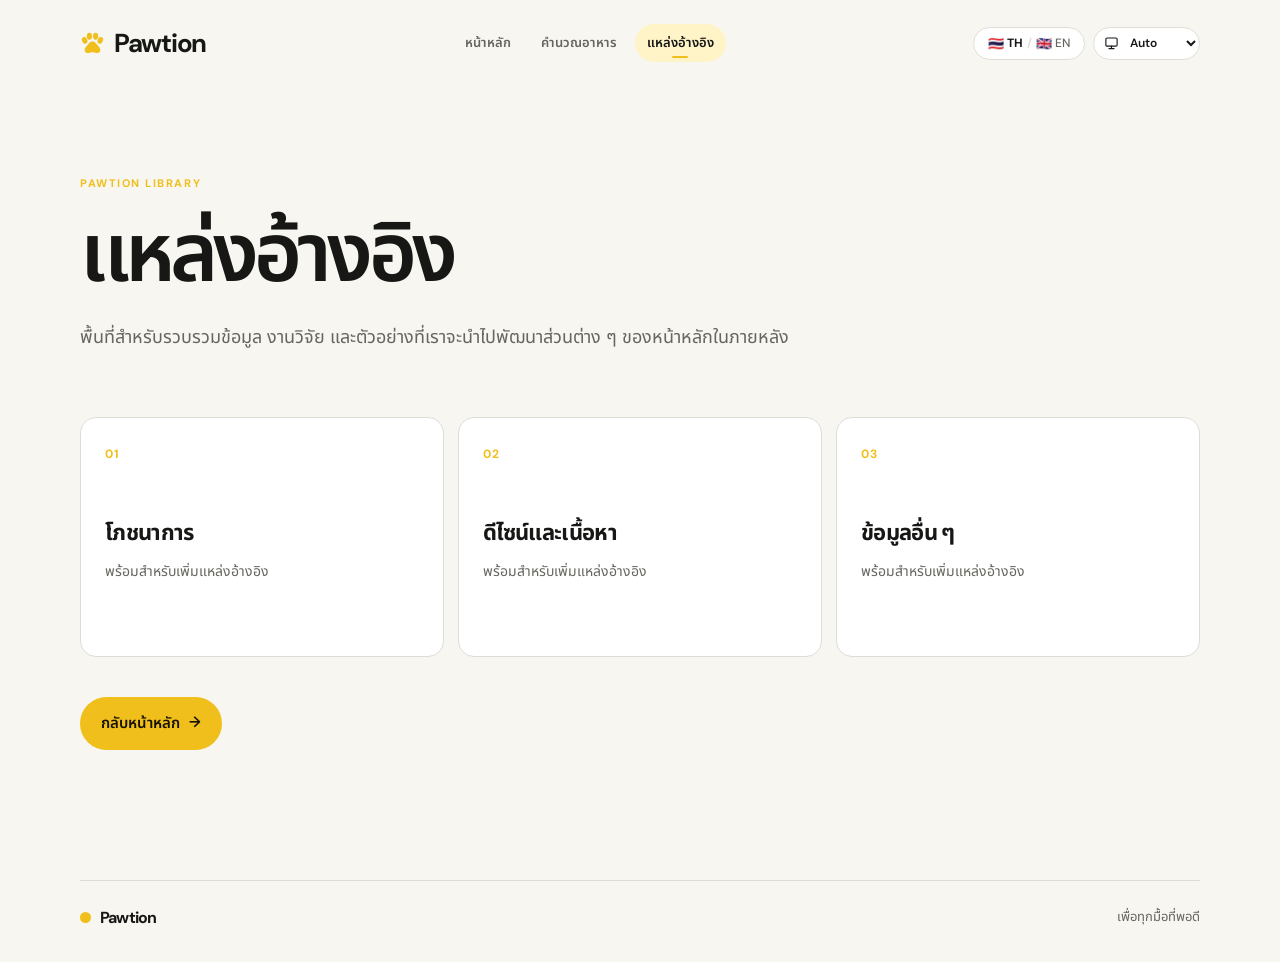
==== references.html @ da723b63 "Add reference page and persistent navigation" ====
<!doctype html>
<html lang="th">
  <head>
    <meta charset="UTF-8" />
    <meta name="viewport" content="width=device-width, initial-scale=1.0" />
    <meta name="description" content="แหล่งอ้างอิงของ Pawtion" />
    <title>Pawtion — References</title>
    <link rel="preconnect" href="https://fonts.googleapis.com" />
    <link rel="preconnect" href="https://fonts.gstatic.com" crossorigin />
    <link href="https://fonts.googleapis.com/css2?family=DM+Sans:wght@400;500;600;700&family=Noto+Sans+Thai:wght@400;500;600;700&display=swap" rel="stylesheet" />
    <link rel="stylesheet" href="styles.css?v=4" />
  </head>
  <body>
    <main>
      <nav class="nav shell" aria-label="เมนูหลัก">
        <a class="brand" href="index.html" aria-label="Pawtion home"><svg class="brand-paw" viewBox="0 0 24 24" aria-hidden="true"><ellipse cx="4.5" cy="9" rx="2.5" ry="3.3" transform="rotate(-25 4.5 9)"/><ellipse cx="9" cy="5" rx="2.5" ry="3.3"/><ellipse cx="15" cy="5" rx="2.5" ry="3.3"/><ellipse cx="19.5" cy="9" rx="2.5" ry="3.3" transform="rotate(25 19.5 9)"/><path d="M12 10c-2.8 0-4 2.6-6.2 5.1C3.2 18 5 22 8.2 21c2.6-.8 5-.8 7.6 0 3.2 1 5-3 2.4-5.9C16 12.6 14.8 10 12 10Z"/></svg>Pawtion</a>
        <div class="primary-nav" aria-label="ส่วนต่าง ๆ ของเว็บไซต์">
          <a class="nav-link" href="index.html#top" data-i18n="navHome">หน้าหลัก</a>
          <a class="nav-link" href="index.html#calculator" data-i18n="navCalc">คำนวณอาหาร</a>
          <a class="nav-link active" href="references.html" data-i18n="navReferences" aria-current="page">แหล่งอ้างอิง</a>
        </div>
        <div class="nav-actions">
          <button id="language-toggle" class="utility-button language-button" type="button" aria-label="Switch to English"><span data-language="th"><span class="language-flag" aria-hidden="true">🇹🇭</span> TH</span><span class="language-divider" aria-hidden="true">/</span><span data-language="en"><span class="language-flag" aria-hidden="true">🇬🇧</span> EN</span></button>
          <label class="theme-control"><span class="sr-only">Color theme</span><svg class="theme-icon theme-icon-light" viewBox="0 0 24 24" aria-hidden="true"><circle cx="12" cy="12" r="4"/><path d="M12 2v2m0 16v2M2 12h2m16 0h2M5 5l1.5 1.5m11 11L19 19M5 19l1.5-1.5m11-11L19 5"/></svg><svg class="theme-icon theme-icon-dark" viewBox="0 0 24 24" aria-hidden="true"><path d="M20.5 14A9 9 0 0 1 10 3.5 9 9 0 1 0 20.5 14Z"/></svg><svg class="theme-icon theme-icon-auto" viewBox="0 0 24 24" aria-hidden="true"><rect x="3" y="4" width="18" height="13" rx="2"/><path d="M12 17v4m-4 0h8"/></svg><select id="theme-select" class="utility-button theme-select" aria-label="Color theme"><option value="light">Light</option><option value="dark">Dark</option><option value="auto">Auto</option></select></label>
        </div>
      </nav>
      <section class="reference-page shell">
        <div class="reference-intro"><p class="eyebrow">PAWTION LIBRARY</p><h1 data-i18n="title">แหล่งอ้างอิง</h1><p data-i18n="intro">พื้นที่สำหรับรวบรวมข้อมูล งานวิจัย และตัวอย่างที่เราจะนำไปพัฒนาส่วนต่าง ๆ ของหน้าหลักในภายหลัง</p></div>
        <div class="reference-library">
          <article class="reference-card"><span>01</span><h2 data-i18n="nutrition">โภชนาการ</h2><p data-i18n="empty">พร้อมสำหรับเพิ่มแหล่งอ้างอิง</p></article>
          <article class="reference-card"><span>02</span><h2 data-i18n="design">ดีไซน์และเนื้อหา</h2><p data-i18n="empty">พร้อมสำหรับเพิ่มแหล่งอ้างอิง</p></article>
          <article class="reference-card"><span>03</span><h2 data-i18n="other">ข้อมูลอื่น ๆ</h2><p data-i18n="empty">พร้อมสำหรับเพิ่มแหล่งอ้างอิง</p></article>
        </div>
        <a class="button button-light reference-back" href="index.html" data-i18n-html="back">กลับหน้าหลัก <span>→</span></a>
      </section>
    </main>
    <footer class="shell"><span class="brand"><span class="brand-dot"></span>Pawtion</span><span data-i18n="footer">เพื่อทุกมื้อที่พอดี</span></footer>
    <script src="references.js?v=3"></script>
  </body>
</html>
---- styles.css ----
:root{--bg:#050505;--surface:#111;--line:#292929;--text:#f5f5f2;--muted:#a3a39d;--accent:#ffd84d;--ink:#181405;--select:#272315;font-family:"DM Sans","Noto Sans Thai",sans-serif;color:var(--text);background:var(--bg)}
html[data-theme="light"]{--bg:#f7f6f1;--surface:#fff;--line:#deddd5;--text:#171715;--muted:#66665f;--accent:#f1bf1b;--ink:#181405;--select:#fff4c8}*{box-sizing:border-box}html{scroll-behavior:smooth}body{margin:0;background:var(--bg);font-family:"DM Sans","Noto Sans Thai",sans-serif}.shell{width:min(1120px,calc(100% - 48px));margin:auto}.nav{height:86px;display:flex;justify-content:space-between;align-items:center}.brand{display:inline-flex;align-items:center;gap:9px;color:var(--text);font-size:20px;font-weight:700;letter-spacing:-.05em;text-decoration:none}.brand-dot{width:11px;height:11px;border-radius:50%;background:var(--accent)}.nav-actions{display:flex;align-items:center;gap:8px}.nav-link,.text-button{border:0;background:transparent;color:var(--muted);font:inherit;text-decoration:none;cursor:pointer}.nav-link{margin-right:12px}.nav-link span{color:var(--accent);margin-left:4px}.utility-button{height:33px;min-width:35px;padding:0 9px;border:1px solid var(--line);border-radius:999px;background:var(--surface);color:var(--text);font:600 12px "DM Sans",sans-serif;cursor:pointer}.theme-button{font-size:15px}.hero{min-height:620px;padding:108px 0 70px;position:relative;overflow:hidden;border-bottom:1px solid var(--line)}.eyebrow{margin:0 0 22px;color:var(--accent);font-size:11px;font-weight:700;letter-spacing:.14em}.hero h1,.section-heading h2,.result h2,.knowledge h2{margin:0;font-size:clamp(44px,7vw,92px);font-weight:600;line-height:.98;letter-spacing:-.07em}.hero h1 em{font-style:normal;color:var(--muted)}.hero-copy{margin:30px 0 36px;color:var(--muted);font-size:18px;line-height:1.65}.button{padding:15px 21px;border:0;border-radius:999px;font:600 15px "DM Sans","Noto Sans Thai",sans-serif;cursor:pointer;transition:transform .2s}.button:hover{transform:translateY(-2px)}.button-light{background:var(--accent);color:var(--ink)}.button-light span{margin-left:9px}.button-ghost{margin-right:8px;background:var(--surface);color:var(--text)}.orb{position:absolute;border-radius:50%;pointer-events:none}.orb-one{width:500px;height:500px;right:-80px;top:40px;opacity:.48;background:radial-gradient(circle,#ffd84d 0%,rgba(255,216,77,.12) 34%,transparent 68%)}.orb-two{width:300px;height:300px;right:270px;bottom:-230px;opacity:.35;background:radial-gradient(circle,#756ed9 0%,transparent 70%)}.calculator{padding:140px 0}.section-heading{max-width:650px}.section-heading h2,.result h2,.knowledge h2{font-size:clamp(34px,4.5vw,58px)}.section-heading>p:last-child{margin-top:22px;color:var(--muted);line-height:1.7}form{max-width:820px;margin-top:66px}.progress{height:2px;background:var(--line)}.progress span{display:block;width:25%;height:100%;background:var(--accent);transition:width .3s}.step-label{display:flex;justify-content:space-between;margin:16px 0 42px;color:var(--muted);font-size:13px}.step-label #step-number{color:var(--accent)}.form-step{display:none}.form-step.active{display:block;animation:appear .35s both}@keyframes appear{from{opacity:0;transform:translateY(8px)}to{opacity:1;transform:none}}.choice-grid{display:grid;gap:14px}.species-grid{grid-template-columns:repeat(2,1fr)}.body-grid{grid-template-columns:repeat(3,1fr)}.choice-card{min-height:170px;padding:22px;border:1px solid var(--line);border-radius:16px;background:var(--surface);color:var(--text);text-align:left;cursor:pointer;transition:transform .2s,border .2s}.choice-card:hover{transform:translateY(-3px);border-color:#777}.choice-card.selected{border-color:var(--accent);background:var(--select)}.choice-card>*{display:block}.choice-card strong{font-size:18px}.choice-card small{margin-top:5px;color:var(--muted)}.species-card{position:relative;display:flex;height:250px;align-items:end;padding:0;overflow:hidden}.animal-photo{width:100%;height:100%;object-fit:contain;object-position:center top;opacity:1;transition:transform .35s}.species-card:hover .animal-photo{transform:none}.species-card:after{position:absolute;inset:70% 0 0;content:"";background:linear-gradient(transparent,var(--surface))}.species-name{position:absolute;z-index:1;left:22px;bottom:20px}.body-grid .choice-card>span{margin-bottom:45px;color:var(--accent);font-size:13px}.field-row{display:grid;grid-template-columns:1fr 1fr;gap:16px}.field{display:block;margin-bottom:22px}.field>span{display:block;margin-bottom:10px;font-size:14px}.field i{color:var(--muted);font-size:12px;font-style:normal}.field input,.field select{width:100%;padding:16px;border:1px solid var(--line);border-radius:10px;outline:0;background:var(--surface);color:var(--text);font:16px inherit}.field input:focus,.field select:focus{border-color:var(--accent)}.input-unit{position:relative}.input-unit input{padding-right:120px}.input-unit b{position:absolute;top:50%;right:16px;transform:translateY(-50%);color:var(--muted);font-size:12px}.question{margin:0 0 14px;font-size:17px;font-weight:600}.space-top{margin-top:42px}.segment{display:flex;width:max-content;padding:4px;border:1px solid var(--line);border-radius:10px;background:var(--surface)}.segment button{padding:11px 18px;border:0;border-radius:7px;background:transparent;color:var(--muted);font:14px inherit;cursor:pointer}.segment button.selected{background:var(--select);color:var(--text)}.activity-list{display:grid;gap:10px}.activity-list label{display:flex;gap:15px;align-items:center;padding:16px;border:1px solid var(--line);border-radius:12px;background:var(--surface);cursor:pointer}.activity-list label.selected{border-color:var(--accent);background:var(--select)}.activity-list input{accent-color:var(--accent)}.activity-list b,.activity-list small{display:block}.activity-list small{margin-top:2px;color:var(--muted);font-size:13px}.calorie-field{max-width:405px;margin-top:32px}.form-actions{margin-top:42px}.result{padding:110px 0;border-top:1px solid var(--line)}.result-top{display:flex;align-items:start;justify-content:space-between}.result-intro{margin:20px 0 48px;color:var(--muted);font-size:17px}.result-main{display:flex;gap:42px;align-items:center;padding:38px 0;border-top:1px solid var(--line);border-bottom:1px solid var(--line)}.result-main>div{flex:1}.result-kicker,.result-cards span{display:block;color:var(--muted);font-size:13px}.result-main strong{display:block;margin-top:10px;font-size:clamp(42px,5vw,68px);letter-spacing:-.07em}.result-main strong small{color:var(--muted);font-size:16px;letter-spacing:0}.divider{height:66px;max-width:1px;background:var(--line)}.result-cards,.knowledge-grid{display:grid;grid-template-columns:repeat(3,1fr);gap:14px;margin-top:14px}.result-cards article,.knowledge article{padding:22px;border-radius:13px;background:var(--surface)}.result-cards b{display:block;margin-top:8px;font-size:17px}.note{display:flex;gap:12px;max-width:800px;margin:32px 0 0;color:var(--text);line-height:1.6}.note span,.knowledge article>span{color:var(--accent)}.note p{margin:0}.disclaimer{max-width:800px;margin-top:18px;color:var(--muted);font-size:12px;line-height:1.65}.knowledge{padding:110px 0 140px}.knowledge h2{max-width:600px}.knowledge article{min-height:210px}.knowledge h3{margin:50px 0 8px;font-size:20px}.knowledge article p{margin:0;color:var(--muted);font-size:14px;line-height:1.6}footer{display:flex;justify-content:space-between;padding:26px 0 34px;border-top:1px solid var(--line);color:var(--muted);font-size:13px}footer .brand{font-size:16px}@media(max-width:650px){.shell{width:min(100% - 32px,1120px)}.nav{height:68px}.nav-link{display:none}.hero{min-height:540px;padding:80px 0}.desktop{display:none}.hero-copy{font-size:16px}.calculator{padding:85px 0}.species-grid,.field-row,.body-grid,.result-cards,.knowledge-grid{grid-template-columns:1fr}.species-card{height:200px}.choice-card{min-height:130px}.body-grid .choice-card>span{margin-bottom:26px}.result{padding:80px 0}.result-main{display:block;padding:25px 0}.divider{width:100%;max-width:none;height:1px;margin:24px 0}.knowledge{padding:80px 0}.orb-one{right:-280px}.orb-two{display:none}footer{align-items:end}.button{padding:14px 18px}}


.sr-only{position:absolute;width:1px;height:1px;padding:0;margin:-1px;overflow:hidden;clip:rect(0,0,0,0);white-space:nowrap;border:0}
.nav .brand{font-size:26px}
.nav .brand-dot{width:13px;height:13px}
.language-button{display:inline-flex;align-items:center;gap:4px;min-width:68px;justify-content:center}
.language-button [data-language]{color:var(--muted);font-weight:500;transition:color .2s}
.language-button [data-language].active{color:var(--text);font-weight:700}
.language-divider{color:var(--line)}
.theme-control{display:inline-flex}
.theme-select{min-width:76px;padding:0 24px 0 11px;appearance:auto}
@media(max-width:650px){.nav .brand{font-size:23px}.nav-actions{gap:6px}.utility-button{height:34px}.language-button{min-width:64px}.theme-select{min-width:72px;padding-left:9px}}

/* Header icons and uncropped pet portraits. */
.brand-paw{width:25px;height:25px;flex:none;fill:var(--accent)}
a.button{text-decoration:none}
.theme-control{position:relative}
.theme-control .theme-select{min-width:100px;padding-left:32px}
.theme-icon{display:none;position:absolute;left:11px;top:50%;transform:translateY(-50%);width:15px;height:15px;fill:none;stroke:currentColor;stroke-width:1.8;stroke-linecap:round;stroke-linejoin:round;pointer-events:none}
html[data-theme-mode="light"] .theme-icon-light,
html[data-theme-mode="dark"] .theme-icon-dark,
html[data-theme-mode="auto"] .theme-icon-auto{display:block}

/* Header navigation */
body{padding-top:86px}
.nav{position:fixed;top:0;left:50%;z-index:50;width:min(1120px,calc(100% - 48px));transform:translateX(-50%);background:color-mix(in srgb,var(--bg) 88%,transparent);backdrop-filter:blur(16px);-webkit-backdrop-filter:blur(16px)}
#top,#calculator{scroll-margin-top:100px}
.primary-nav{display:flex;align-items:center;justify-content:center;gap:6px}
.primary-nav .nav-link{position:relative;margin:0;padding:9px 12px;border-radius:999px;color:var(--muted);font-size:13px;font-weight:600;transition:color .2s,background .2s}
.primary-nav .nav-link:hover{color:var(--text)}
.primary-nav .nav-link.active{background:var(--select);color:var(--text)}
.primary-nav .nav-link.active:after{position:absolute;left:50%;bottom:4px;width:16px;height:2px;border-radius:2px;background:var(--accent);content:"";transform:translateX(-50%)}

/* Reference library */
.reference-page{min-height:calc(100vh - 150px);padding:90px 0 130px}
.reference-intro{max-width:760px}
.reference-intro h1{margin:0;font-size:clamp(44px,7vw,82px);font-weight:600;line-height:1;letter-spacing:-.06em}
.reference-intro>p:last-child{margin:28px 0 0;color:var(--muted);font-size:18px;line-height:1.7}
.reference-library{display:grid;grid-template-columns:repeat(3,1fr);gap:14px;margin-top:64px}
.reference-card{min-height:240px;padding:24px;border:1px solid var(--line);border-radius:16px;background:var(--surface)}
.reference-card span{color:var(--accent);font-size:12px;font-weight:700;letter-spacing:.12em}
.reference-card h2{margin:54px 0 10px;font-size:22px;letter-spacing:-.03em}
.reference-card p{margin:0;color:var(--muted);font-size:14px;line-height:1.65}
.reference-back{display:inline-flex;margin-top:40px}
@media(max-width:760px){body{padding-top:112px}.nav{width:min(100% - 32px,1120px);height:auto;min-height:112px;flex-wrap:wrap;padding:15px 0}.primary-nav{order:3;width:100%;justify-content:flex-start;overflow-x:auto;padding-top:5px}.primary-nav .nav-link{display:inline-flex;flex:none;padding:8px 11px}#top,#calculator{scroll-margin-top:126px}.reference-page{padding:70px 0 90px}.reference-library{grid-template-columns:1fr;margin-top:42px}.reference-card{min-height:190px}.reference-card h2{margin-top:36px}}
.language-button{min-width:112px}
.language-button [data-language]{display:inline-flex;align-items:center;gap:3px}
.language-flag{font-size:13px;line-height:1}
@media(max-width:650px){.language-button{min-width:106px;padding-inline:7px}.language-flag{font-size:12px}}
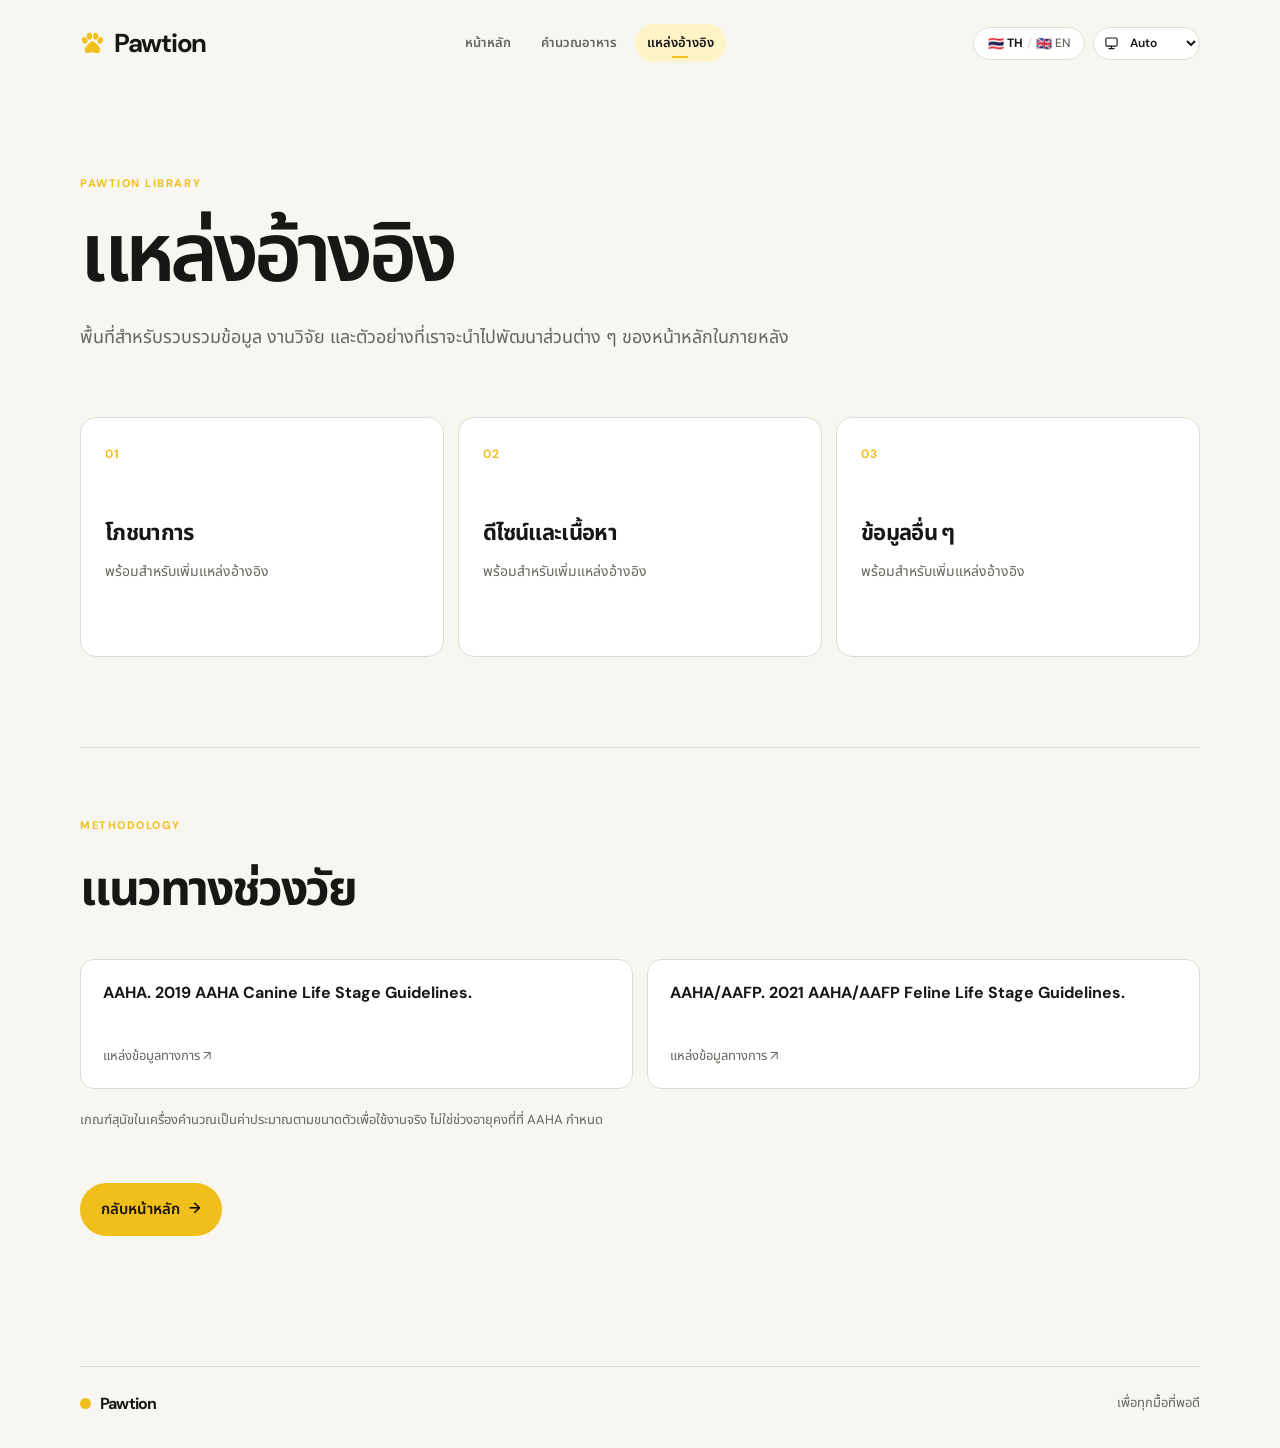
==== commit c4a3ccb6: "Add species-aware life stage calculations" ====
--- a/references.html
+++ b/references.html
@@ -8,7 +8,7 @@
     <link rel="preconnect" href="https://fonts.googleapis.com" />
     <link rel="preconnect" href="https://fonts.gstatic.com" crossorigin />
     <link href="https://fonts.googleapis.com/css2?family=DM+Sans:wght@400;500;600;700&family=Noto+Sans+Thai:wght@400;500;600;700&display=swap" rel="stylesheet" />
-    <link rel="stylesheet" href="styles.css?v=4" />
+    <link rel="stylesheet" href="styles.css?v=6" />
   </head>
   <body>
     <main>
@@ -31,10 +31,18 @@
           <article class="reference-card"><span>02</span><h2 data-i18n="design">ดีไซน์และเนื้อหา</h2><p data-i18n="empty">พร้อมสำหรับเพิ่มแหล่งอ้างอิง</p></article>
           <article class="reference-card"><span>03</span><h2 data-i18n="other">ข้อมูลอื่น ๆ</h2><p data-i18n="empty">พร้อมสำหรับเพิ่มแหล่งอ้างอิง</p></article>
         </div>
+        <section class="methodology">
+          <p class="eyebrow">METHODOLOGY</p><h2 data-i18n="methodology">แนวทางช่วงวัย</h2>
+          <div class="source-list">
+            <a href="https://www.aaha.org/resources/life-stage-canine-2019/" target="_blank" rel="noreferrer"><strong>AAHA. 2019 AAHA Canine Life Stage Guidelines.</strong><span data-i18n="officialSource">แหล่งข้อมูลทางการ ↗</span></a>
+            <a href="https://www.aaha.org/resources/2021-aaha-aafp-feline-life-stage-guidelines/" target="_blank" rel="noreferrer"><strong>AAHA/AAFP. 2021 AAHA/AAFP Feline Life Stage Guidelines.</strong><span data-i18n="officialSource">แหล่งข้อมูลทางการ ↗</span></a>
+          </div>
+          <p class="method-note" data-i18n="methodNote">เกณฑ์สุนัขในเครื่องคำนวณเป็นค่าประมาณตามขนาดตัวเพื่อใช้งานจริง ไม่ใช่ช่วงอายุคงที่ที่ AAHA กำหนด</p>
+        </section>
         <a class="button button-light reference-back" href="index.html" data-i18n-html="back">กลับหน้าหลัก <span>→</span></a>
       </section>
     </main>
     <footer class="shell"><span class="brand"><span class="brand-dot"></span>Pawtion</span><span data-i18n="footer">เพื่อทุกมื้อที่พอดี</span></footer>
-    <script src="references.js?v=3"></script>
+    <script src="references.js?v=5"></script>
   </body>
 </html>
--- a/styles.css
+++ b/styles.css
@@ -1,4 +1,5 @@
 :root{--bg:#050505;--surface:#111;--line:#292929;--text:#f5f5f2;--muted:#a3a39d;--accent:#ffd84d;--ink:#181405;--select:#272315;font-family:"DM Sans","Noto Sans Thai",sans-serif;color:var(--text);background:var(--bg)}
+[hidden]{display:none!important}
 html[data-theme="light"]{--bg:#f7f6f1;--surface:#fff;--line:#deddd5;--text:#171715;--muted:#66665f;--accent:#f1bf1b;--ink:#181405;--select:#fff4c8}*{box-sizing:border-box}html{scroll-behavior:smooth}body{margin:0;background:var(--bg);font-family:"DM Sans","Noto Sans Thai",sans-serif}.shell{width:min(1120px,calc(100% - 48px));margin:auto}.nav{height:86px;display:flex;justify-content:space-between;align-items:center}.brand{display:inline-flex;align-items:center;gap:9px;color:var(--text);font-size:20px;font-weight:700;letter-spacing:-.05em;text-decoration:none}.brand-dot{width:11px;height:11px;border-radius:50%;background:var(--accent)}.nav-actions{display:flex;align-items:center;gap:8px}.nav-link,.text-button{border:0;background:transparent;color:var(--muted);font:inherit;text-decoration:none;cursor:pointer}.nav-link{margin-right:12px}.nav-link span{color:var(--accent);margin-left:4px}.utility-button{height:33px;min-width:35px;padding:0 9px;border:1px solid var(--line);border-radius:999px;background:var(--surface);color:var(--text);font:600 12px "DM Sans",sans-serif;cursor:pointer}.theme-button{font-size:15px}.hero{min-height:620px;padding:108px 0 70px;position:relative;overflow:hidden;border-bottom:1px solid var(--line)}.eyebrow{margin:0 0 22px;color:var(--accent);font-size:11px;font-weight:700;letter-spacing:.14em}.hero h1,.section-heading h2,.result h2,.knowledge h2{margin:0;font-size:clamp(44px,7vw,92px);font-weight:600;line-height:.98;letter-spacing:-.07em}.hero h1 em{font-style:normal;color:var(--muted)}.hero-copy{margin:30px 0 36px;color:var(--muted);font-size:18px;line-height:1.65}.button{padding:15px 21px;border:0;border-radius:999px;font:600 15px "DM Sans","Noto Sans Thai",sans-serif;cursor:pointer;transition:transform .2s}.button:hover{transform:translateY(-2px)}.button-light{background:var(--accent);color:var(--ink)}.button-light span{margin-left:9px}.button-ghost{margin-right:8px;background:var(--surface);color:var(--text)}.orb{position:absolute;border-radius:50%;pointer-events:none}.orb-one{width:500px;height:500px;right:-80px;top:40px;opacity:.48;background:radial-gradient(circle,#ffd84d 0%,rgba(255,216,77,.12) 34%,transparent 68%)}.orb-two{width:300px;height:300px;right:270px;bottom:-230px;opacity:.35;background:radial-gradient(circle,#756ed9 0%,transparent 70%)}.calculator{padding:140px 0}.section-heading{max-width:650px}.section-heading h2,.result h2,.knowledge h2{font-size:clamp(34px,4.5vw,58px)}.section-heading>p:last-child{margin-top:22px;color:var(--muted);line-height:1.7}form{max-width:820px;margin-top:66px}.progress{height:2px;background:var(--line)}.progress span{display:block;width:25%;height:100%;background:var(--accent);transition:width .3s}.step-label{display:flex;justify-content:space-between;margin:16px 0 42px;color:var(--muted);font-size:13px}.step-label #step-number{color:var(--accent)}.form-step{display:none}.form-step.active{display:block;animation:appear .35s both}@keyframes appear{from{opacity:0;transform:translateY(8px)}to{opacity:1;transform:none}}.choice-grid{display:grid;gap:14px}.species-grid{grid-template-columns:repeat(2,1fr)}.body-grid{grid-template-columns:repeat(3,1fr)}.choice-card{min-height:170px;padding:22px;border:1px solid var(--line);border-radius:16px;background:var(--surface);color:var(--text);text-align:left;cursor:pointer;transition:transform .2s,border .2s}.choice-card:hover{transform:translateY(-3px);border-color:#777}.choice-card.selected{border-color:var(--accent);background:var(--select)}.choice-card>*{display:block}.choice-card strong{font-size:18px}.choice-card small{margin-top:5px;color:var(--muted)}.species-card{position:relative;display:flex;height:250px;align-items:end;padding:0;overflow:hidden}.animal-photo{width:100%;height:100%;object-fit:contain;object-position:center top;opacity:1;transition:transform .35s}.species-card:hover .animal-photo{transform:none}.species-card:after{position:absolute;inset:70% 0 0;content:"";background:linear-gradient(transparent,var(--surface))}.species-name{position:absolute;z-index:1;left:22px;bottom:20px}.body-grid .choice-card>span{margin-bottom:45px;color:var(--accent);font-size:13px}.field-row{display:grid;grid-template-columns:1fr 1fr;gap:16px}.field{display:block;margin-bottom:22px}.field>span{display:block;margin-bottom:10px;font-size:14px}.field i{color:var(--muted);font-size:12px;font-style:normal}.field input,.field select{width:100%;padding:16px;border:1px solid var(--line);border-radius:10px;outline:0;background:var(--surface);color:var(--text);font:16px inherit}.field input:focus,.field select:focus{border-color:var(--accent)}.input-unit{position:relative}.input-unit input{padding-right:120px}.input-unit b{position:absolute;top:50%;right:16px;transform:translateY(-50%);color:var(--muted);font-size:12px}.question{margin:0 0 14px;font-size:17px;font-weight:600}.space-top{margin-top:42px}.segment{display:flex;width:max-content;padding:4px;border:1px solid var(--line);border-radius:10px;background:var(--surface)}.segment button{padding:11px 18px;border:0;border-radius:7px;background:transparent;color:var(--muted);font:14px inherit;cursor:pointer}.segment button.selected{background:var(--select);color:var(--text)}.activity-list{display:grid;gap:10px}.activity-list label{display:flex;gap:15px;align-items:center;padding:16px;border:1px solid var(--line);border-radius:12px;background:var(--surface);cursor:pointer}.activity-list label.selected{border-color:var(--accent);background:var(--select)}.activity-list input{accent-color:var(--accent)}.activity-list b,.activity-list small{display:block}.activity-list small{margin-top:2px;color:var(--muted);font-size:13px}.calorie-field{max-width:405px;margin-top:32px}.form-actions{margin-top:42px}.result{padding:110px 0;border-top:1px solid var(--line)}.result-top{display:flex;align-items:start;justify-content:space-between}.result-intro{margin:20px 0 48px;color:var(--muted);font-size:17px}.result-main{display:flex;gap:42px;align-items:center;padding:38px 0;border-top:1px solid var(--line);border-bottom:1px solid var(--line)}.result-main>div{flex:1}.result-kicker,.result-cards span{display:block;color:var(--muted);font-size:13px}.result-main strong{display:block;margin-top:10px;font-size:clamp(42px,5vw,68px);letter-spacing:-.07em}.result-main strong small{color:var(--muted);font-size:16px;letter-spacing:0}.divider{height:66px;max-width:1px;background:var(--line)}.result-cards,.knowledge-grid{display:grid;grid-template-columns:repeat(3,1fr);gap:14px;margin-top:14px}.result-cards article,.knowledge article{padding:22px;border-radius:13px;background:var(--surface)}.result-cards b{display:block;margin-top:8px;font-size:17px}.note{display:flex;gap:12px;max-width:800px;margin:32px 0 0;color:var(--text);line-height:1.6}.note span,.knowledge article>span{color:var(--accent)}.note p{margin:0}.disclaimer{max-width:800px;margin-top:18px;color:var(--muted);font-size:12px;line-height:1.65}.knowledge{padding:110px 0 140px}.knowledge h2{max-width:600px}.knowledge article{min-height:210px}.knowledge h3{margin:50px 0 8px;font-size:20px}.knowledge article p{margin:0;color:var(--muted);font-size:14px;line-height:1.6}footer{display:flex;justify-content:space-between;padding:26px 0 34px;border-top:1px solid var(--line);color:var(--muted);font-size:13px}footer .brand{font-size:16px}@media(max-width:650px){.shell{width:min(100% - 32px,1120px)}.nav{height:68px}.nav-link{display:none}.hero{min-height:540px;padding:80px 0}.desktop{display:none}.hero-copy{font-size:16px}.calculator{padding:85px 0}.species-grid,.field-row,.body-grid,.result-cards,.knowledge-grid{grid-template-columns:1fr}.species-card{height:200px}.choice-card{min-height:130px}.body-grid .choice-card>span{margin-bottom:26px}.result{padding:80px 0}.result-main{display:block;padding:25px 0}.divider{width:100%;max-width:none;height:1px;margin:24px 0}.knowledge{padding:80px 0}.orb-one{right:-280px}.orb-two{display:none}footer{align-items:end}.button{padding:14px 18px}}
 
 
@@ -49,3 +50,22 @@
 .language-button [data-language]{display:inline-flex;align-items:center;gap:3px}
 .language-flag{font-size:13px;line-height:1}
 @media(max-width:650px){.language-button{min-width:106px;padding-inline:7px}.language-flag{font-size:12px}}
+
+/* Life-stage assessment */
+.field-help{display:block;margin-top:8px;color:var(--muted);font-size:12px;line-height:1.5}
+.life-stage-panel{margin-top:8px;padding:20px 22px;border:1px solid var(--line);border-radius:14px;background:var(--surface)}
+.life-stage-heading{display:flex;align-items:center;gap:8px;color:var(--muted);font-size:13px}
+.info-button{width:20px;height:20px;padding:0;border:1px solid var(--line);border-radius:50%;background:transparent;color:var(--muted);font:600 12px inherit;cursor:pointer}
+.life-stage-panel>strong{display:block;margin-top:8px;font-size:24px}
+.life-stage-panel>p{max-width:660px;margin:8px 0 0;color:var(--muted);font-size:13px;line-height:1.6}
+.life-stage-tooltip{padding-top:12px;border-top:1px solid var(--line)}
+
+/* Reference methodology */
+.methodology{margin-top:90px;padding-top:70px;border-top:1px solid var(--line)}
+.methodology h2{margin:0;font-size:clamp(30px,4vw,48px);letter-spacing:-.05em}
+.source-list{display:grid;grid-template-columns:1fr 1fr;gap:14px;margin-top:32px}
+.source-list a{display:flex;min-height:130px;flex-direction:column;justify-content:space-between;padding:22px;border:1px solid var(--line);border-radius:14px;background:var(--surface);color:var(--text);text-decoration:none}
+.source-list a:hover{border-color:var(--accent)}
+.source-list span,.method-note{color:var(--muted);font-size:13px}
+.method-note{max-width:760px;margin-top:20px;line-height:1.65}
+@media(max-width:650px){.source-list{grid-template-columns:1fr}.age-row{grid-template-columns:1fr 1fr}.life-stage-panel>strong{font-size:21px}.methodology{margin-top:65px;padding-top:50px}}
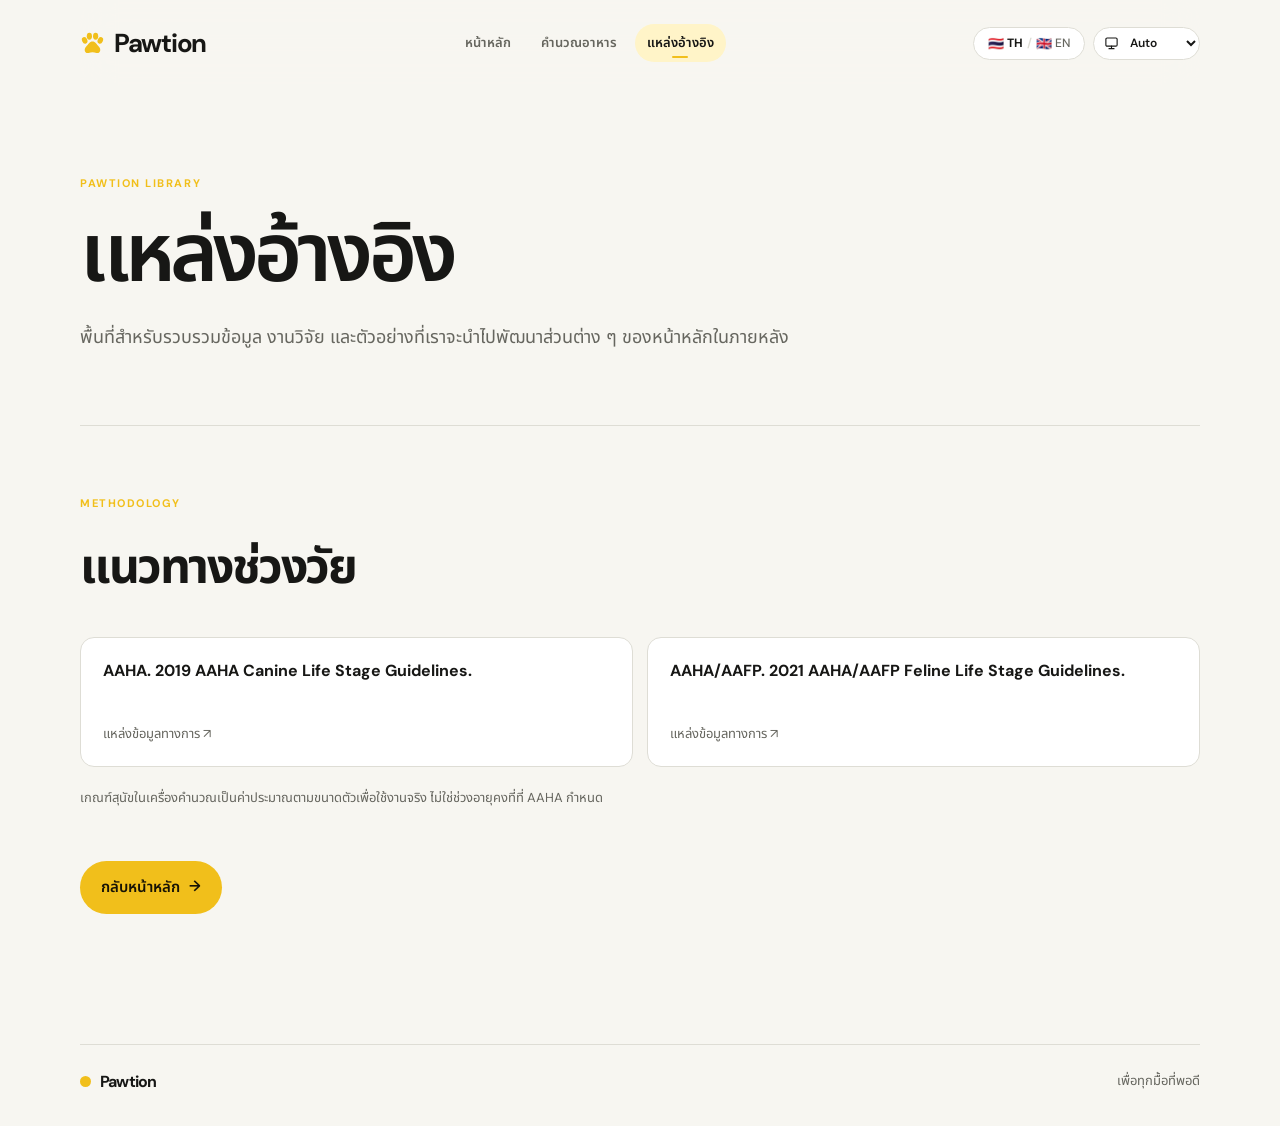
==== commit 89c02b2c: "Simplify references page" ====
--- a/references.html
+++ b/references.html
@@ -8,7 +8,7 @@
     <link rel="preconnect" href="https://fonts.googleapis.com" />
     <link rel="preconnect" href="https://fonts.gstatic.com" crossorigin />
     <link href="https://fonts.googleapis.com/css2?family=DM+Sans:wght@400;500;600;700&family=Noto+Sans+Thai:wght@400;500;600;700&display=swap" rel="stylesheet" />
-    <link rel="stylesheet" href="styles.css?v=6" />
+    <link rel="stylesheet" href="styles.css?v=7" />
   </head>
   <body>
     <main>
@@ -26,11 +26,6 @@
       </nav>
       <section class="reference-page shell">
         <div class="reference-intro"><p class="eyebrow">PAWTION LIBRARY</p><h1 data-i18n="title">แหล่งอ้างอิง</h1><p data-i18n="intro">พื้นที่สำหรับรวบรวมข้อมูล งานวิจัย และตัวอย่างที่เราจะนำไปพัฒนาส่วนต่าง ๆ ของหน้าหลักในภายหลัง</p></div>
-        <div class="reference-library">
-          <article class="reference-card"><span>01</span><h2 data-i18n="nutrition">โภชนาการ</h2><p data-i18n="empty">พร้อมสำหรับเพิ่มแหล่งอ้างอิง</p></article>
-          <article class="reference-card"><span>02</span><h2 data-i18n="design">ดีไซน์และเนื้อหา</h2><p data-i18n="empty">พร้อมสำหรับเพิ่มแหล่งอ้างอิง</p></article>
-          <article class="reference-card"><span>03</span><h2 data-i18n="other">ข้อมูลอื่น ๆ</h2><p data-i18n="empty">พร้อมสำหรับเพิ่มแหล่งอ้างอิง</p></article>
-        </div>
         <section class="methodology">
           <p class="eyebrow">METHODOLOGY</p><h2 data-i18n="methodology">แนวทางช่วงวัย</h2>
           <div class="source-list">
@@ -43,6 +38,6 @@
       </section>
     </main>
     <footer class="shell"><span class="brand"><span class="brand-dot"></span>Pawtion</span><span data-i18n="footer">เพื่อทุกมื้อที่พอดี</span></footer>
-    <script src="references.js?v=5"></script>
+    <script src="references.js?v=6"></script>
   </body>
 </html>
--- a/styles.css
+++ b/styles.css
@@ -39,13 +39,8 @@
 .reference-intro{max-width:760px}
 .reference-intro h1{margin:0;font-size:clamp(44px,7vw,82px);font-weight:600;line-height:1;letter-spacing:-.06em}
 .reference-intro>p:last-child{margin:28px 0 0;color:var(--muted);font-size:18px;line-height:1.7}
-.reference-library{display:grid;grid-template-columns:repeat(3,1fr);gap:14px;margin-top:64px}
-.reference-card{min-height:240px;padding:24px;border:1px solid var(--line);border-radius:16px;background:var(--surface)}
-.reference-card span{color:var(--accent);font-size:12px;font-weight:700;letter-spacing:.12em}
-.reference-card h2{margin:54px 0 10px;font-size:22px;letter-spacing:-.03em}
-.reference-card p{margin:0;color:var(--muted);font-size:14px;line-height:1.65}
 .reference-back{display:inline-flex;margin-top:40px}
-@media(max-width:760px){body{padding-top:112px}.nav{width:min(100% - 32px,1120px);height:auto;min-height:112px;flex-wrap:wrap;padding:15px 0}.primary-nav{order:3;width:100%;justify-content:flex-start;overflow-x:auto;padding-top:5px}.primary-nav .nav-link{display:inline-flex;flex:none;padding:8px 11px}#top,#calculator{scroll-margin-top:126px}.reference-page{padding:70px 0 90px}.reference-library{grid-template-columns:1fr;margin-top:42px}.reference-card{min-height:190px}.reference-card h2{margin-top:36px}}
+@media(max-width:760px){body{padding-top:112px}.nav{width:min(100% - 32px,1120px);height:auto;min-height:112px;flex-wrap:wrap;padding:15px 0}.primary-nav{order:3;width:100%;justify-content:flex-start;overflow-x:auto;padding-top:5px}.primary-nav .nav-link{display:inline-flex;flex:none;padding:8px 11px}#top,#calculator{scroll-margin-top:126px}.reference-page{padding:70px 0 90px}}
 .language-button{min-width:112px}
 .language-button [data-language]{display:inline-flex;align-items:center;gap:3px}
 .language-flag{font-size:13px;line-height:1}
@@ -61,7 +56,7 @@
 .life-stage-tooltip{padding-top:12px;border-top:1px solid var(--line)}
 
 /* Reference methodology */
-.methodology{margin-top:90px;padding-top:70px;border-top:1px solid var(--line)}
+.methodology{margin-top:72px;padding-top:70px;border-top:1px solid var(--line)}
 .methodology h2{margin:0;font-size:clamp(30px,4vw,48px);letter-spacing:-.05em}
 .source-list{display:grid;grid-template-columns:1fr 1fr;gap:14px;margin-top:32px}
 .source-list a{display:flex;min-height:130px;flex-direction:column;justify-content:space-between;padding:22px;border:1px solid var(--line);border-radius:14px;background:var(--surface);color:var(--text);text-decoration:none}
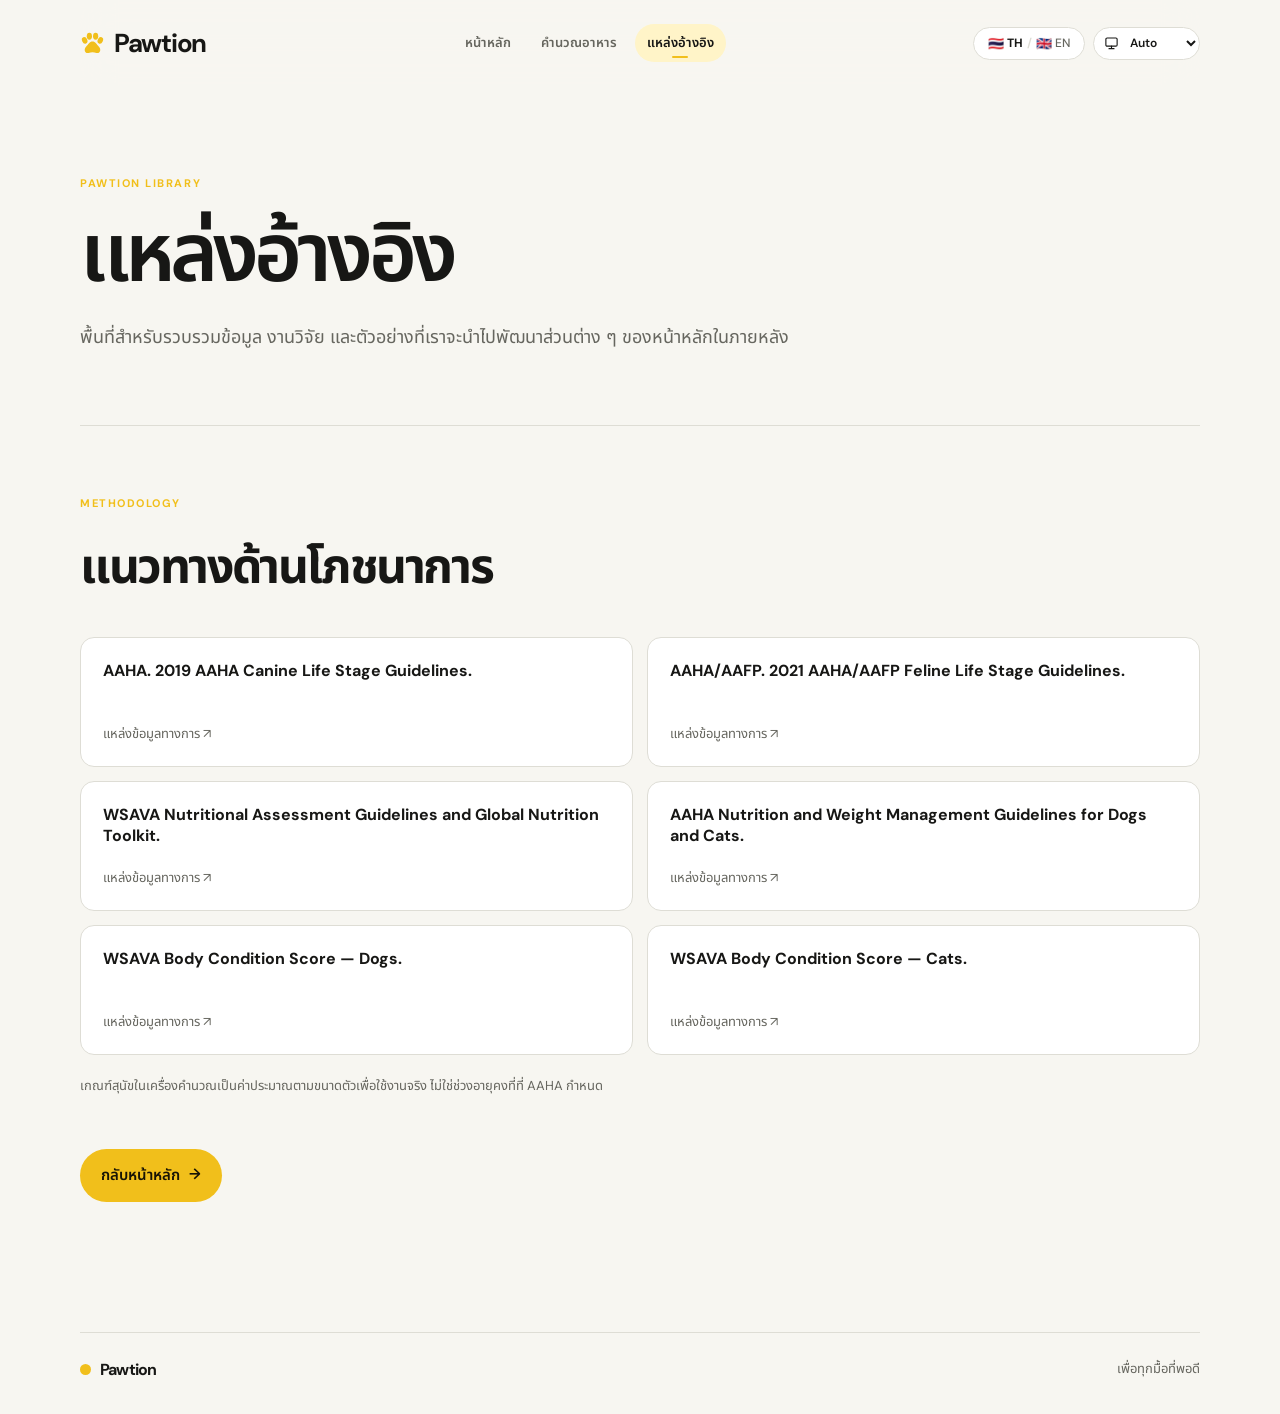
==== commit bad248cc: "Add BCS and MCS nutrition assessments" ====
--- a/references.html
+++ b/references.html
@@ -27,10 +27,14 @@
       <section class="reference-page shell">
         <div class="reference-intro"><p class="eyebrow">PAWTION LIBRARY</p><h1 data-i18n="title">แหล่งอ้างอิง</h1><p data-i18n="intro">พื้นที่สำหรับรวบรวมข้อมูล งานวิจัย และตัวอย่างที่เราจะนำไปพัฒนาส่วนต่าง ๆ ของหน้าหลักในภายหลัง</p></div>
         <section class="methodology">
-          <p class="eyebrow">METHODOLOGY</p><h2 data-i18n="methodology">แนวทางช่วงวัย</h2>
+          <p class="eyebrow">METHODOLOGY</p><h2 data-i18n="methodology">แนวทางด้านโภชนาการ</h2>
           <div class="source-list">
             <a href="https://www.aaha.org/resources/life-stage-canine-2019/" target="_blank" rel="noreferrer"><strong>AAHA. 2019 AAHA Canine Life Stage Guidelines.</strong><span data-i18n="officialSource">แหล่งข้อมูลทางการ ↗</span></a>
             <a href="https://www.aaha.org/resources/2021-aaha-aafp-feline-life-stage-guidelines/" target="_blank" rel="noreferrer"><strong>AAHA/AAFP. 2021 AAHA/AAFP Feline Life Stage Guidelines.</strong><span data-i18n="officialSource">แหล่งข้อมูลทางการ ↗</span></a>
+            <a href="https://wsava.org/global-guidelines/global-nutrition-guidelines/" target="_blank" rel="noreferrer"><strong>WSAVA Nutritional Assessment Guidelines and Global Nutrition Toolkit.</strong><span data-i18n="officialSource">แหล่งข้อมูลทางการ ↗</span></a>
+            <a href="https://www.aaha.org/aaha-guidelines/2021-aaha-nutrition-and-weight-management-guidelines/home/" target="_blank" rel="noreferrer"><strong>AAHA Nutrition and Weight Management Guidelines for Dogs and Cats.</strong><span data-i18n="officialSource">แหล่งข้อมูลทางการ ↗</span></a>
+            <a href="https://wsava.org/wp-content/uploads/2025/06/WSAVA_BCSCat_BCSDog_Nutrition_250612.pdf" target="_blank" rel="noreferrer"><strong>WSAVA Body Condition Score — Dogs.</strong><span data-i18n="officialSource">แหล่งข้อมูลทางการ ↗</span></a>
+            <a href="https://wsava.org/wp-content/uploads/2025/06/WSAVA_BCSCat_BCSCat_Nutrition_250612.pdf" target="_blank" rel="noreferrer"><strong>WSAVA Body Condition Score — Cats.</strong><span data-i18n="officialSource">แหล่งข้อมูลทางการ ↗</span></a>
           </div>
           <p class="method-note" data-i18n="methodNote">เกณฑ์สุนัขในเครื่องคำนวณเป็นค่าประมาณตามขนาดตัวเพื่อใช้งานจริง ไม่ใช่ช่วงอายุคงที่ที่ AAHA กำหนด</p>
         </section>
--- a/styles.css
+++ b/styles.css
@@ -54,6 +54,7 @@
 .life-stage-panel>strong{display:block;margin-top:8px;font-size:24px}
 .life-stage-panel>p{max-width:660px;margin:8px 0 0;color:var(--muted);font-size:13px;line-height:1.6}
 .life-stage-tooltip{padding-top:12px;border-top:1px solid var(--line)}
+.assessment-section{margin-top:28px}.assessment-title{display:flex;align-items:center;justify-content:space-between;gap:12px}.assessment-title .question{margin:0}.assessment-estimate{color:var(--muted);font-size:12px}.score-selector{display:grid;grid-template-columns:repeat(9,1fr);gap:7px;margin-top:14px}.score-selector button{min-width:0;padding:12px 4px;border:1px solid var(--line);border-radius:10px;background:var(--surface);color:var(--text);font-family:inherit;font-size:14px;font-weight:600;cursor:pointer}.score-selector button.selected,.mcs-grid button.selected{border-color:var(--accent);background:var(--select)}.assessment-summary{margin-top:12px;padding:16px 18px;border:1px solid var(--line);border-radius:12px;background:var(--surface)}.assessment-summary strong{font-size:18px}.assessment-summary>span{margin-left:8px;color:var(--accent);font-weight:700}.assessment-summary p,.assessment-description,.assessment-help p{margin:7px 0 0;color:var(--muted);font-size:13px;line-height:1.55}.mcs-grid{display:grid;grid-template-columns:repeat(2,1fr);gap:8px;margin-top:14px}.mcs-grid button{padding:13px;border:1px solid var(--line);border-radius:10px;background:var(--surface);color:var(--text);font-family:inherit;font-size:14px;font-weight:500;text-align:left;cursor:pointer}.assessment-help{margin-top:12px;color:var(--muted);font-size:13px}.assessment-help summary{color:var(--text);cursor:pointer;font-weight:600}.nutrition-risk{max-width:800px;margin-top:24px;padding:20px 22px;border:1px solid var(--accent);border-radius:13px;background:var(--select)}.nutrition-risk strong{display:block;margin-bottom:8px}.nutrition-risk p{margin:6px 0;color:var(--text);font-size:13px;line-height:1.55}
 
 /* Reference methodology */
 .methodology{margin-top:72px;padding-top:70px;border-top:1px solid var(--line)}
@@ -63,4 +64,5 @@
 .source-list a:hover{border-color:var(--accent)}
 .source-list span,.method-note{color:var(--muted);font-size:13px}
 .method-note{max-width:760px;margin-top:20px;line-height:1.65}
-@media(max-width:650px){.source-list{grid-template-columns:1fr}.age-row{grid-template-columns:1fr 1fr}.life-stage-panel>strong{font-size:21px}.methodology{margin-top:65px;padding-top:50px}}
+@media(max-width:650px){.source-list{grid-template-columns:1fr}.age-row{grid-template-columns:1fr 1fr}.life-stage-panel>strong{font-size:21px}.methodology{margin-top:65px;padding-top:50px}.score-selector{gap:4px}.score-selector button{padding:10px 1px}.mcs-grid{grid-template-columns:1fr}.assessment-title{align-items:flex-start;flex-direction:column;gap:4px}}
+.wsava-guide{margin-top:14px;padding:12px;border:1px solid var(--line);border-radius:12px;background:var(--surface)}.wsava-guide img{display:block;width:100%;height:auto;border-radius:7px}.wsava-guide img[hidden]{display:none}.wsava-guide a{display:inline-block;margin-top:10px;color:var(--text);font-size:12px;font-weight:600;text-decoration-color:var(--accent);text-underline-offset:3px}
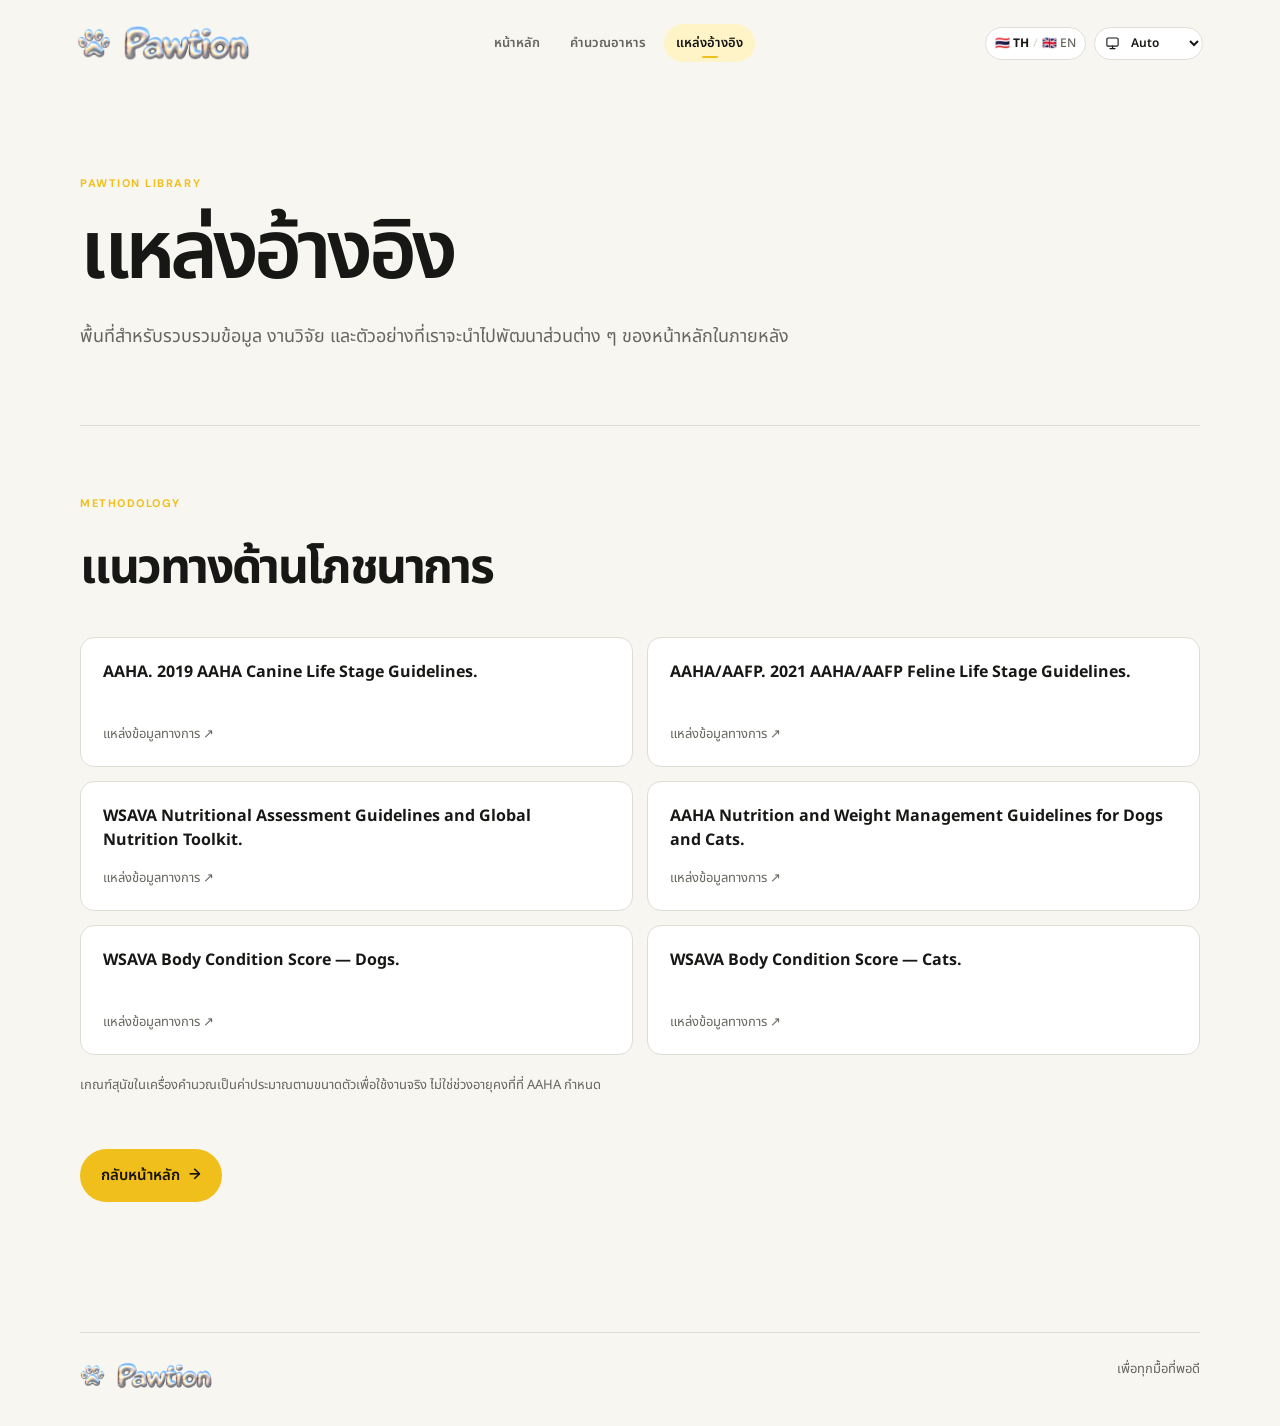
==== commit 0893c49f: "Refresh Pawtion branding and pet imagery" ====
--- a/references.html
+++ b/references.html
@@ -7,13 +7,13 @@
     <title>Pawtion — References</title>
     <link rel="preconnect" href="https://fonts.googleapis.com" />
     <link rel="preconnect" href="https://fonts.gstatic.com" crossorigin />
-    <link href="https://fonts.googleapis.com/css2?family=DM+Sans:wght@400;500;600;700&family=Noto+Sans+Thai:wght@400;500;600;700&display=swap" rel="stylesheet" />
-    <link rel="stylesheet" href="styles.css?v=7" />
+    <link href="https://fonts.googleapis.com/css2?family=DM+Sans:wght@400;500;600;700&family=Fredoka:wght@500;600;700&family=Noto+Sans+Thai:wght@400;500;600;700&display=swap" rel="stylesheet" />
+    <link rel="stylesheet" href="styles.css?v=8" />
   </head>
   <body>
     <main>
       <nav class="nav shell" aria-label="เมนูหลัก">
-        <a class="brand" href="index.html" aria-label="Pawtion home"><svg class="brand-paw" viewBox="0 0 24 24" aria-hidden="true"><ellipse cx="4.5" cy="9" rx="2.5" ry="3.3" transform="rotate(-25 4.5 9)"/><ellipse cx="9" cy="5" rx="2.5" ry="3.3"/><ellipse cx="15" cy="5" rx="2.5" ry="3.3"/><ellipse cx="19.5" cy="9" rx="2.5" ry="3.3" transform="rotate(25 19.5 9)"/><path d="M12 10c-2.8 0-4 2.6-6.2 5.1C3.2 18 5 22 8.2 21c2.6-.8 5-.8 7.6 0 3.2 1 5-3 2.4-5.9C16 12.6 14.8 10 12 10Z"/></svg>Pawtion</a>
+        <a class="brand" href="index.html" aria-label="Pawtion home"><img class="brand-paw-logo" src="assets/pawtion-paw.png" alt="" /><img class="brand-logo" src="assets/pawtion-logo.png" alt="Pawtion" /></a>
         <div class="primary-nav" aria-label="ส่วนต่าง ๆ ของเว็บไซต์">
           <a class="nav-link" href="index.html#top" data-i18n="navHome">หน้าหลัก</a>
           <a class="nav-link" href="index.html#calculator" data-i18n="navCalc">คำนวณอาหาร</a>
@@ -41,7 +41,7 @@
         <a class="button button-light reference-back" href="index.html" data-i18n-html="back">กลับหน้าหลัก <span>→</span></a>
       </section>
     </main>
-    <footer class="shell"><span class="brand"><span class="brand-dot"></span>Pawtion</span><span data-i18n="footer">เพื่อทุกมื้อที่พอดี</span></footer>
+    <footer class="shell"><span class="brand"><img class="brand-paw-logo" src="assets/pawtion-paw.png" alt="" /><img class="brand-logo" src="assets/pawtion-logo.png" alt="Pawtion" /></span><span data-i18n="footer">เพื่อทุกมื้อที่พอดี</span></footer>
     <script src="references.js?v=6"></script>
   </body>
 </html>
--- a/styles.css
+++ b/styles.css
@@ -41,10 +41,23 @@
 .reference-intro>p:last-child{margin:28px 0 0;color:var(--muted);font-size:18px;line-height:1.7}
 .reference-back{display:inline-flex;margin-top:40px}
 @media(max-width:760px){body{padding-top:112px}.nav{width:min(100% - 32px,1120px);height:auto;min-height:112px;flex-wrap:wrap;padding:15px 0}.primary-nav{order:3;width:100%;justify-content:flex-start;overflow-x:auto;padding-top:5px}.primary-nav .nav-link{display:inline-flex;flex:none;padding:8px 11px}#top,#calculator{scroll-margin-top:126px}.reference-page{padding:70px 0 90px}}
-.language-button{min-width:112px}
-.language-button [data-language]{display:inline-flex;align-items:center;gap:3px}
-.language-flag{font-size:13px;line-height:1}
-@media(max-width:650px){.language-button{min-width:106px;padding-inline:7px}.language-flag{font-size:12px}}
+.language-button{min-width:68px}
+.brand{font-family:"Fredoka","DM Sans",sans-serif;font-size:22px;font-weight:700;letter-spacing:-.06em;background:linear-gradient(165deg,#fff 0%,#bce9ff 18%,#6d7c88 34%,#f9e8ba 48%,#f7fdff 61%,#7e909e 79%,#fff 100%);background-clip:text;-webkit-background-clip:text;color:transparent;-webkit-text-fill-color:transparent;-webkit-text-stroke:.35px rgba(47,62,74,.68);text-shadow:0 1px 0 #d7f3ff,0 2px 0 #758692,0 4px 7px rgba(11,20,27,.38)}
+.brand-logo{display:block;width:132px;height:auto}
+.brand-paw-logo{display:block;width:34px;height:34px;object-fit:contain}
+.nav .brand{font-size:26px}
+footer .brand{font-size:18px}
+footer .brand-logo{width:100px}
+footer .brand-paw-logo{width:25px;height:25px}
+@media(max-width:650px){.nav .brand{font-size:23px}}
+@media(max-width:650px){.brand-logo{width:116px}.brand-paw-logo{width:30px;height:30px}}
+html[lang="th"] body,html[lang="th"] button,html[lang="th"] input,html[lang="th"] select,html[lang="th"] textarea{font-family:"Noto Sans Thai",sans-serif}
+html[lang="th"] .eyebrow{font-family:"DM Sans",sans-serif}
+.species-card[data-species="cat"] .animal-photo{transform:translate(-18px,64px) scale(1.35);transform-origin:center bottom}
+.species-card:hover[data-species="cat"] .animal-photo{transform:translate(-18px,64px) scale(1.35);transform-origin:center bottom}
+@media(max-width:650px){.language-button{min-width:64px;padding-inline:7px}}
+.nav.shell{width:100%;max-width:none;padding-inline:clamp(24px,6vw,80px)}
+@media(max-width:760px){.nav.shell{width:100%;padding-inline:16px}}
 
 /* Life-stage assessment */
 .field-help{display:block;margin-top:8px;color:var(--muted);font-size:12px;line-height:1.5}
@@ -54,7 +67,7 @@
 .life-stage-panel>strong{display:block;margin-top:8px;font-size:24px}
 .life-stage-panel>p{max-width:660px;margin:8px 0 0;color:var(--muted);font-size:13px;line-height:1.6}
 .life-stage-tooltip{padding-top:12px;border-top:1px solid var(--line)}
-.assessment-section{margin-top:28px}.assessment-title{display:flex;align-items:center;justify-content:space-between;gap:12px}.assessment-title .question{margin:0}.assessment-estimate{color:var(--muted);font-size:12px}.score-selector{display:grid;grid-template-columns:repeat(9,1fr);gap:7px;margin-top:14px}.score-selector button{min-width:0;padding:12px 4px;border:1px solid var(--line);border-radius:10px;background:var(--surface);color:var(--text);font-family:inherit;font-size:14px;font-weight:600;cursor:pointer}.score-selector button.selected,.mcs-grid button.selected{border-color:var(--accent);background:var(--select)}.assessment-summary{margin-top:12px;padding:16px 18px;border:1px solid var(--line);border-radius:12px;background:var(--surface)}.assessment-summary strong{font-size:18px}.assessment-summary>span{margin-left:8px;color:var(--accent);font-weight:700}.assessment-summary p,.assessment-description,.assessment-help p{margin:7px 0 0;color:var(--muted);font-size:13px;line-height:1.55}.mcs-grid{display:grid;grid-template-columns:repeat(2,1fr);gap:8px;margin-top:14px}.mcs-grid button{padding:13px;border:1px solid var(--line);border-radius:10px;background:var(--surface);color:var(--text);font-family:inherit;font-size:14px;font-weight:500;text-align:left;cursor:pointer}.assessment-help{margin-top:12px;color:var(--muted);font-size:13px}.assessment-help summary{color:var(--text);cursor:pointer;font-weight:600}.nutrition-risk{max-width:800px;margin-top:24px;padding:20px 22px;border:1px solid var(--accent);border-radius:13px;background:var(--select)}.nutrition-risk strong{display:block;margin-bottom:8px}.nutrition-risk p{margin:6px 0;color:var(--text);font-size:13px;line-height:1.55}
+.assessment-section{margin-top:28px}.assessment-title{display:flex;align-items:center;justify-content:space-between;gap:12px}.assessment-title .question{margin:0}.assessment-estimate{color:var(--muted);font-size:12px}.bcs-slider-control{margin-top:16px}.bcs-slider-control input{width:100%;height:8px;margin:0;appearance:none;border-radius:999px;outline:none;background:linear-gradient(90deg,var(--accent) 0%,var(--accent) calc((var(--bcs-progress,50%))),var(--line) calc((var(--bcs-progress,50%))),var(--line) 100%);cursor:pointer}.bcs-slider-control input::-webkit-slider-thumb{width:25px;height:25px;appearance:none;border:3px solid var(--bg);border-radius:50%;background:var(--accent);box-shadow:0 0 0 1px var(--accent)}.bcs-slider-control input::-moz-range-thumb{width:20px;height:20px;border:3px solid var(--bg);border-radius:50%;background:var(--accent);box-shadow:0 0 0 1px var(--accent)}.bcs-slider-scale{display:grid;grid-template-columns:repeat(9,1fr);margin:9px 1px 0;color:var(--muted);font-size:12px;font-weight:600;text-align:center}.bcs-slider-scale span:nth-child(5){color:var(--accent)}.assessment-summary{margin-top:14px;padding:16px 18px;border:1px solid var(--line);border-radius:12px;background:var(--surface)}.assessment-summary strong{font-size:18px}.assessment-summary>span{margin-left:8px;color:var(--accent);font-weight:700}.assessment-summary p,.assessment-description,.assessment-help p{margin:7px 0 0;color:var(--muted);font-size:13px;line-height:1.55}.bcs-example{width:min(100%,420px);margin:14px 0 0;padding:12px;border:1px solid var(--line);border-radius:12px;background:var(--surface)}.bcs-example-image{display:block;width:100%;aspect-ratio:1/1;object-fit:contain;border-radius:8px;background:var(--bg)}.bcs-example figcaption{margin-top:9px;color:var(--muted);font-size:12px;font-weight:600}.mcs-grid{display:grid;grid-template-columns:repeat(2,1fr);gap:8px;margin-top:14px}.mcs-grid button{padding:13px;border:1px solid var(--line);border-radius:10px;background:var(--surface);color:var(--text);font-family:inherit;font-size:14px;font-weight:500;text-align:left;cursor:pointer}.mcs-grid button.selected{border-color:var(--accent);background:var(--select)}.assessment-help{margin-top:12px;color:var(--muted);font-size:13px}.assessment-help summary{color:var(--text);cursor:pointer;font-weight:600}.nutrition-risk{max-width:800px;margin-top:24px;padding:20px 22px;border:1px solid var(--accent);border-radius:13px;background:var(--select)}.nutrition-risk strong{display:block;margin-bottom:8px}.nutrition-risk p{margin:6px 0;color:var(--text);font-size:13px;line-height:1.55}
 
 /* Reference methodology */
 .methodology{margin-top:72px;padding-top:70px;border-top:1px solid var(--line)}
@@ -64,5 +77,7 @@
 .source-list a:hover{border-color:var(--accent)}
 .source-list span,.method-note{color:var(--muted);font-size:13px}
 .method-note{max-width:760px;margin-top:20px;line-height:1.65}
-@media(max-width:650px){.source-list{grid-template-columns:1fr}.age-row{grid-template-columns:1fr 1fr}.life-stage-panel>strong{font-size:21px}.methodology{margin-top:65px;padding-top:50px}.score-selector{gap:4px}.score-selector button{padding:10px 1px}.mcs-grid{grid-template-columns:1fr}.assessment-title{align-items:flex-start;flex-direction:column;gap:4px}}
+@media(max-width:650px){.source-list{grid-template-columns:1fr}.age-row{grid-template-columns:1fr 1fr}.life-stage-panel>strong{font-size:21px}.methodology{margin-top:65px;padding-top:50px}.bcs-example{width:100%}.mcs-grid{grid-template-columns:1fr}.assessment-title{align-items:flex-start;flex-direction:column;gap:4px}}
 .wsava-guide{margin-top:14px;padding:12px;border:1px solid var(--line);border-radius:12px;background:var(--surface)}.wsava-guide img{display:block;width:100%;height:auto;border-radius:7px}.wsava-guide img[hidden]{display:none}.wsava-guide a{display:inline-block;margin-top:10px;color:var(--text);font-size:12px;font-weight:600;text-decoration-color:var(--accent);text-underline-offset:3px}
+.progress{height:6px;border-radius:999px;overflow:hidden}.step-label{align-items:center;margin:14px 0 42px}.step-label strong{padding:7px 11px;border-radius:999px;background:var(--select);color:var(--text);font-size:13px}.step-label #step-title{font-weight:700;color:var(--text)}.age-inputs{display:grid;grid-template-columns:repeat(3,1fr);gap:12px}.life-stage-panel>small{display:block;margin-top:4px;color:var(--accent);font-size:13px;font-weight:600}
+@media(max-width:650px){.age-inputs{grid-template-columns:repeat(3,1fr);gap:7px}.age-inputs .field input{padding:13px 10px}.step-label{margin-bottom:34px}}
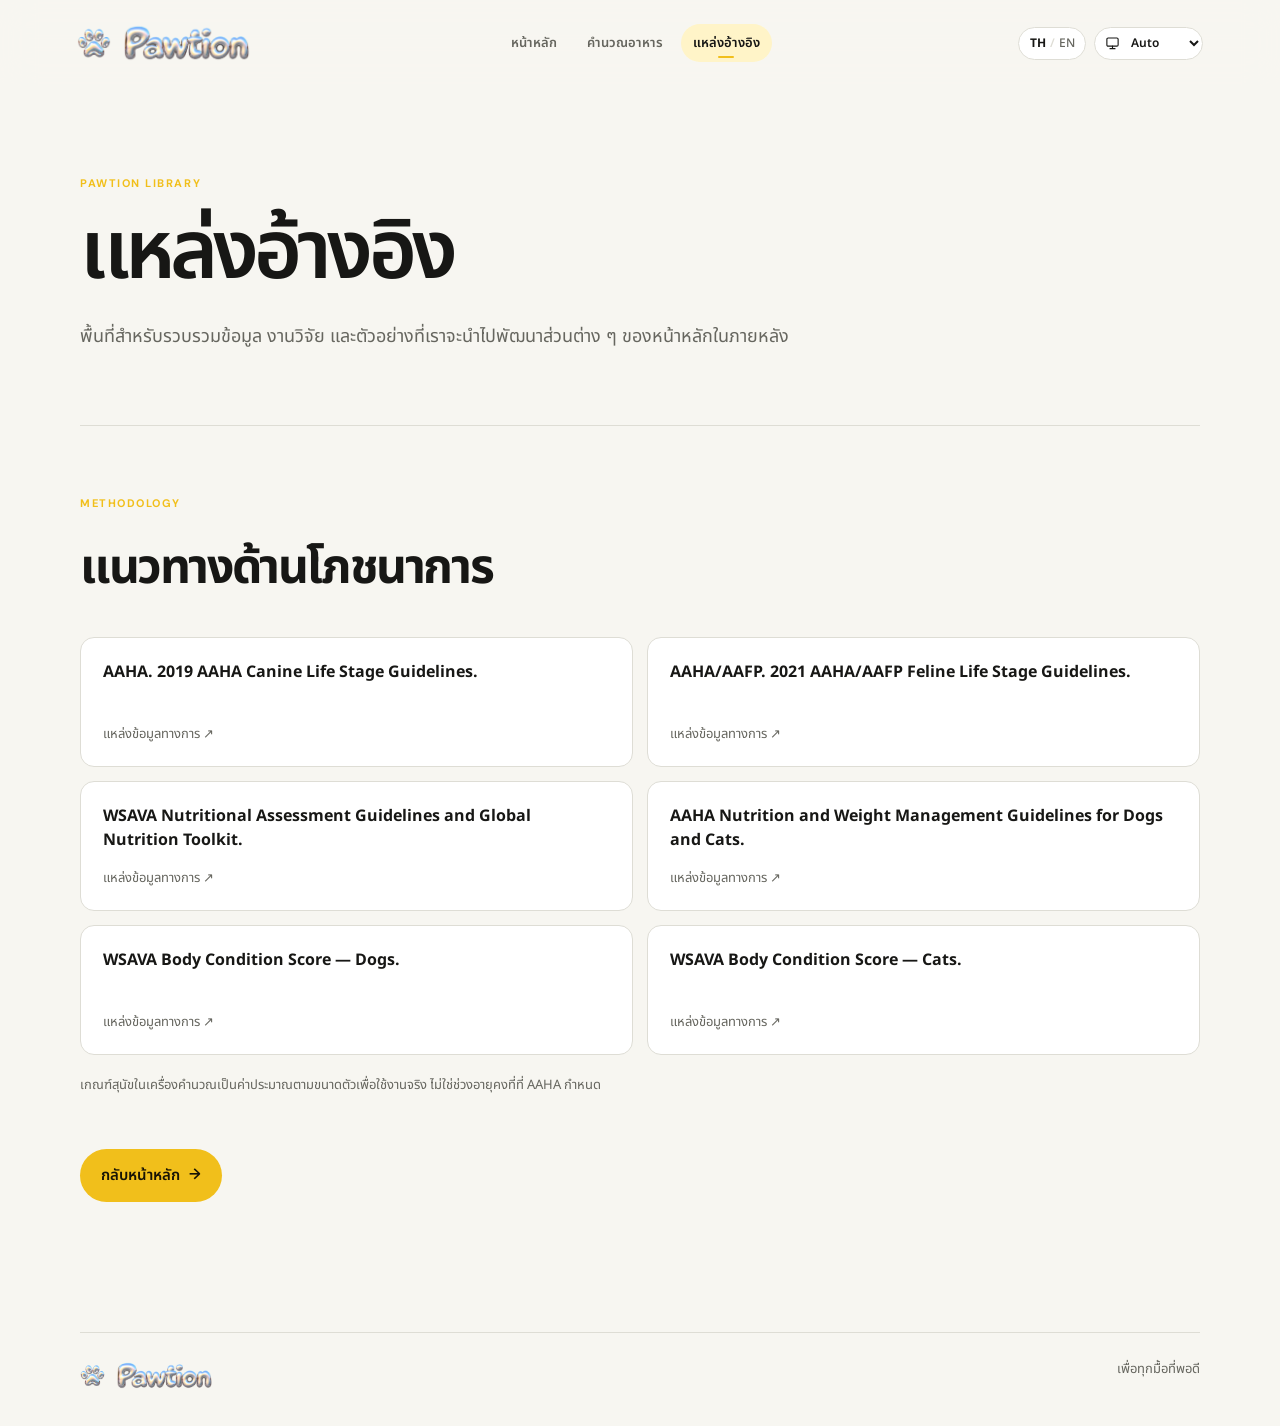
==== commit 165b9477: "Remove language flags from references page" ====
--- a/references.html
+++ b/references.html
@@ -20,7 +20,7 @@
           <a class="nav-link active" href="references.html" data-i18n="navReferences" aria-current="page">แหล่งอ้างอิง</a>
         </div>
         <div class="nav-actions">
-          <button id="language-toggle" class="utility-button language-button" type="button" aria-label="Switch to English"><span data-language="th"><span class="language-flag" aria-hidden="true">🇹🇭</span> TH</span><span class="language-divider" aria-hidden="true">/</span><span data-language="en"><span class="language-flag" aria-hidden="true">🇬🇧</span> EN</span></button>
+          <button id="language-toggle" class="utility-button language-button" type="button" aria-label="Switch to English"><span data-language="th">TH</span><span class="language-divider" aria-hidden="true">/</span><span data-language="en">EN</span></button>
           <label class="theme-control"><span class="sr-only">Color theme</span><svg class="theme-icon theme-icon-light" viewBox="0 0 24 24" aria-hidden="true"><circle cx="12" cy="12" r="4"/><path d="M12 2v2m0 16v2M2 12h2m16 0h2M5 5l1.5 1.5m11 11L19 19M5 19l1.5-1.5m11-11L19 5"/></svg><svg class="theme-icon theme-icon-dark" viewBox="0 0 24 24" aria-hidden="true"><path d="M20.5 14A9 9 0 0 1 10 3.5 9 9 0 1 0 20.5 14Z"/></svg><svg class="theme-icon theme-icon-auto" viewBox="0 0 24 24" aria-hidden="true"><rect x="3" y="4" width="18" height="13" rx="2"/><path d="M12 17v4m-4 0h8"/></svg><select id="theme-select" class="utility-button theme-select" aria-label="Color theme"><option value="light">Light</option><option value="dark">Dark</option><option value="auto">Auto</option></select></label>
         </div>
       </nav>
